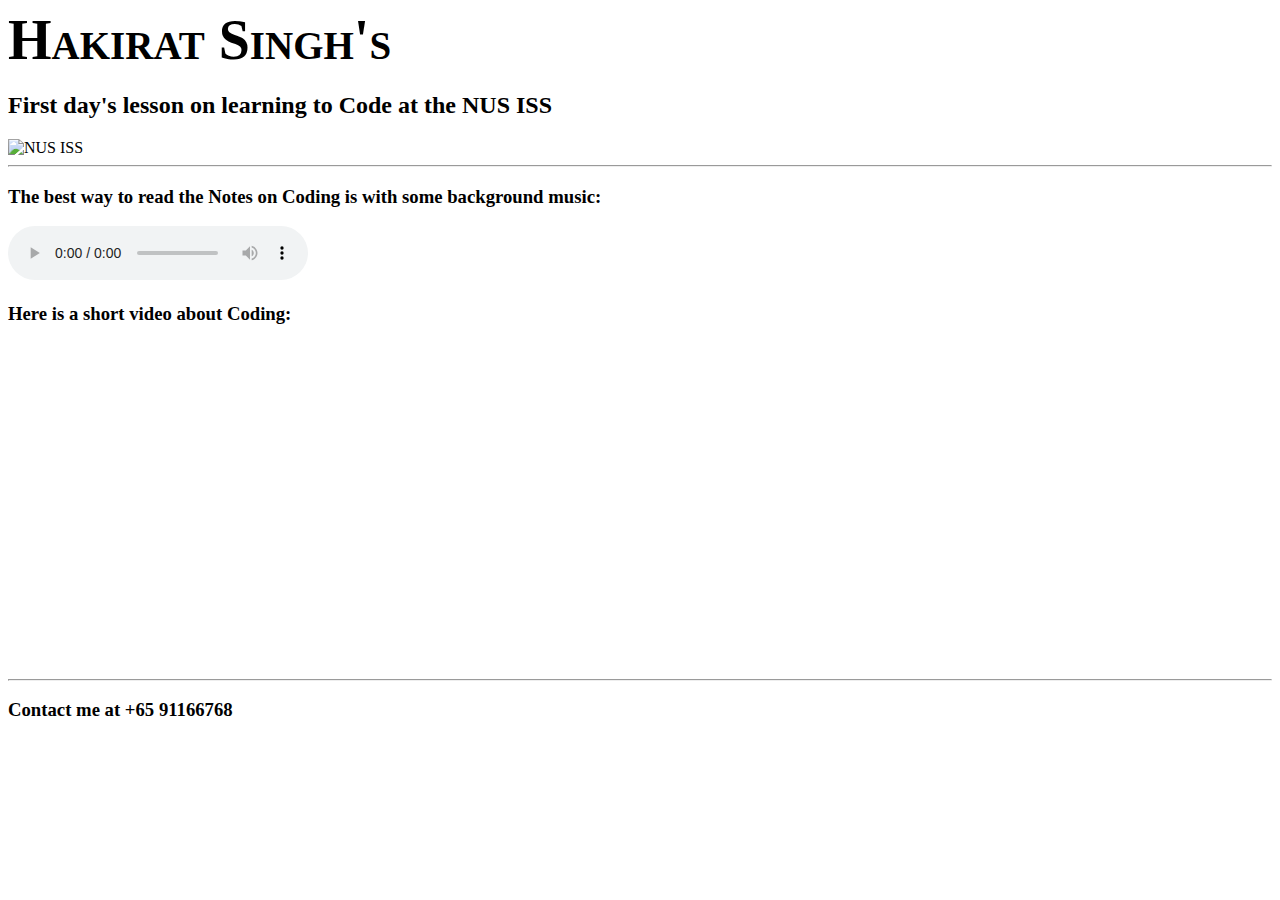
==== index.html @ 738b325b "initial commit" ====
<!DOCTYPE html>
<html lang="en">
    <head>
        <meta charset="UTF-8">
        <meta name="viewport" content="width=device-width, initial-scale=1.0">
        <meta http-equiv="X-UA-Compatible" content="ie=edge">
        <title>Day 1 of CIY</title>
</head>
<body>
    <div style="font-variant:small-caps; font-size: 3.5em;font-weight: bold;"> 
        Hakirat Singh's</div>
    <h2>First day's lesson on learning to Code at the NUS ISS</h2>
    <img src="http://www.citytalk.tw/upload/event/0/c3/13b/pb/img/143718/760x474-fit.jpg" 
    alt="NUS ISS">
    <hr>
    <h3>The best way to read the Notes on Coding is with some background music:</h3>
    <audio controls>
            <source src="http://www.sinj.com/sounds/mp3s/Classical/Pachabel%20-%20Canon%20in%20D.mp3" type="">
            <source src="" type="audio/mp3">
          Your browser does not support the audio element.
          </audio>
    <p>
            <h3>Here is a short video about Coding:</h3>
            </p>
     <p>    <iframe src="https://www.youtube.com/embed/sBARzKRGLoM?rel=0"
        width="560" height="315" frameborder="0" allowfullscreen></iframe>
    </p> 
    <hr>
    <h3>Contact me at +65 91166768</h3>
</body>
</html>
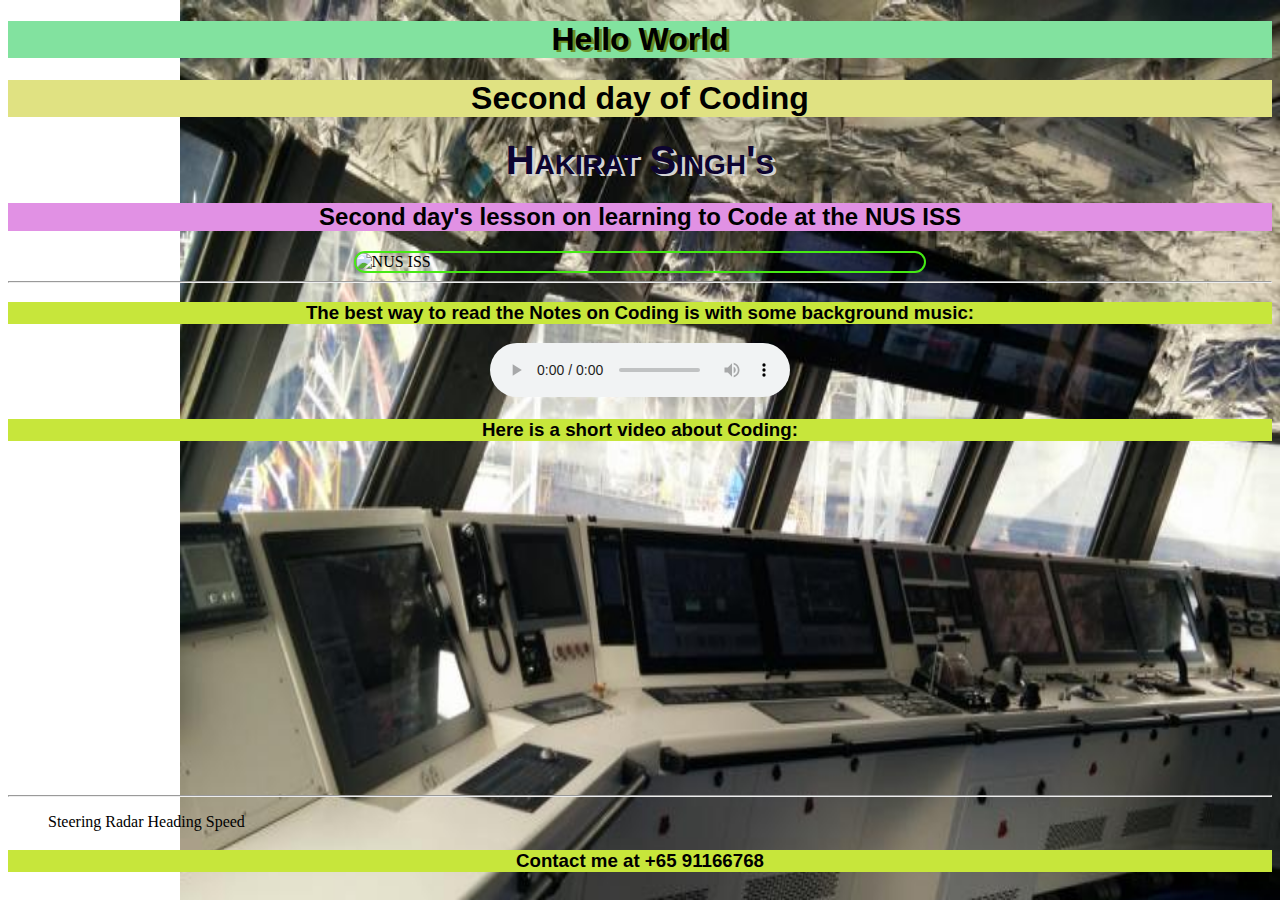
==== commit 499d9fc7: "second upload" ====
--- a/index.html
+++ b/index.html
@@ -4,21 +4,34 @@
         <meta charset="UTF-8">
         <meta name="viewport" content="width=device-width, initial-scale=1.0">
         <meta http-equiv="X-UA-Compatible" content="ie=edge">
-        <title>Day 1 of CIY</title>
+        <title>Day 2 of CIY</title>
+        <link rel="stylesheet" href="index.css">
 </head>
 <body>
-    <div style="font-variant:small-caps; font-size: 3.5em;font-weight: bold;"> 
-        Hakirat Singh's</div>
-    <h2>First day's lesson on learning to Code at the NUS ISS</h2>
+    <h1 class="h1-msg1"> Hello World</h1>
+    <h1 class="h1-msg2"> Second day of Coding</h1>
+    <div style="font-variant:small-caps; 
+    color:rgb(13, 4, 48); 
+    font-family: Arial; Helvetica; sans-serif; 
+    font-size: 2.5em;
+    font-weight: bold; 
+    text-align: center; 
+    text-shadow: 3px 2px lightgrey;"> 
+        Hakirat Singh's
+    </div>
+    <h2>Second day's lesson on learning to Code at the NUS ISS</h2>
     <img src="http://www.citytalk.tw/upload/event/0/c3/13b/pb/img/143718/760x474-fit.jpg" 
     alt="NUS ISS">
     <hr>
     <h3>The best way to read the Notes on Coding is with some background music:</h3>
+        
+    <div ID="div-2">
     <audio controls>
             <source src="http://www.sinj.com/sounds/mp3s/Classical/Pachabel%20-%20Canon%20in%20D.mp3" type="">
-            <source src="" type="audio/mp3">
-          Your browser does not support the audio element.
+                <source src="" type="audio/mp3">
+                          Your browser does not support the audio element.
           </audio>
+        </div>
     <p>
             <h3>Here is a short video about Coding:</h3>
             </p>
@@ -26,6 +39,12 @@
         width="560" height="315" frameborder="0" allowfullscreen></iframe>
     </p> 
     <hr>
+    <ul class="buttons">
+        <l>Steering</l>
+        <l>Radar</l>
+        <l>Heading</l>
+        <l>Speed</l>
+    </ul>
     <h3>Contact me at +65 91166768</h3>
 </body>
 </html>--- a/index.css
+++ b/index.css
@@ -0,0 +1,49 @@
+.h1-msg1 {
+    background-color:rgb(130, 226, 159); 
+    font-family: 'Arial Narrow', Arial, sans-serif;
+    color: black; 
+    text-align: center;
+    text-shadow: 3px 2px olivedrab
+}
+.h1-msg2 {
+    background-color:rgb(224, 226, 130); 
+    font-family: Impact, Haettenschweiler, 'Arial Narrow Bold', sans-serif;
+    color: black; 
+    text-align: center;
+}
+h2 {
+    background-color:rgb(225, 145, 228); 
+    font-family: 'Trebuchet MS', 'Lucida Sans Unicode', 'Lucida Grande', 'Lucida Sans', Arial, sans-serif;
+    color: black; 
+    text-align: center;
+}
+h3 {
+    background-color:rgb(199, 230, 59); 
+    color: black; 
+    text-align: center;
+    font-family: Arial, Helvetica, sans-serif;
+}
+p {
+    text-align: center;
+}
+img {
+    display: block;
+    margin: auto;
+    width: 45%;
+    border: 2px rgb(69, 233, 20) solid;
+    border-top-left-radius: 120px;
+    border-top-right-radius: 120px;
+    border-bottom-left-radius: 120px;
+    border-bottom-right-radius: 120px;
+    overflow: hidden;
+}
+#div-2 {
+    display: table;
+    margin: 0 auto;
+}
+body {
+    background-image: url('images/background.jpg');
+    background-size: 1100px 1100px;
+    background-repeat: no-repeat;
+    background-position: right top;
+}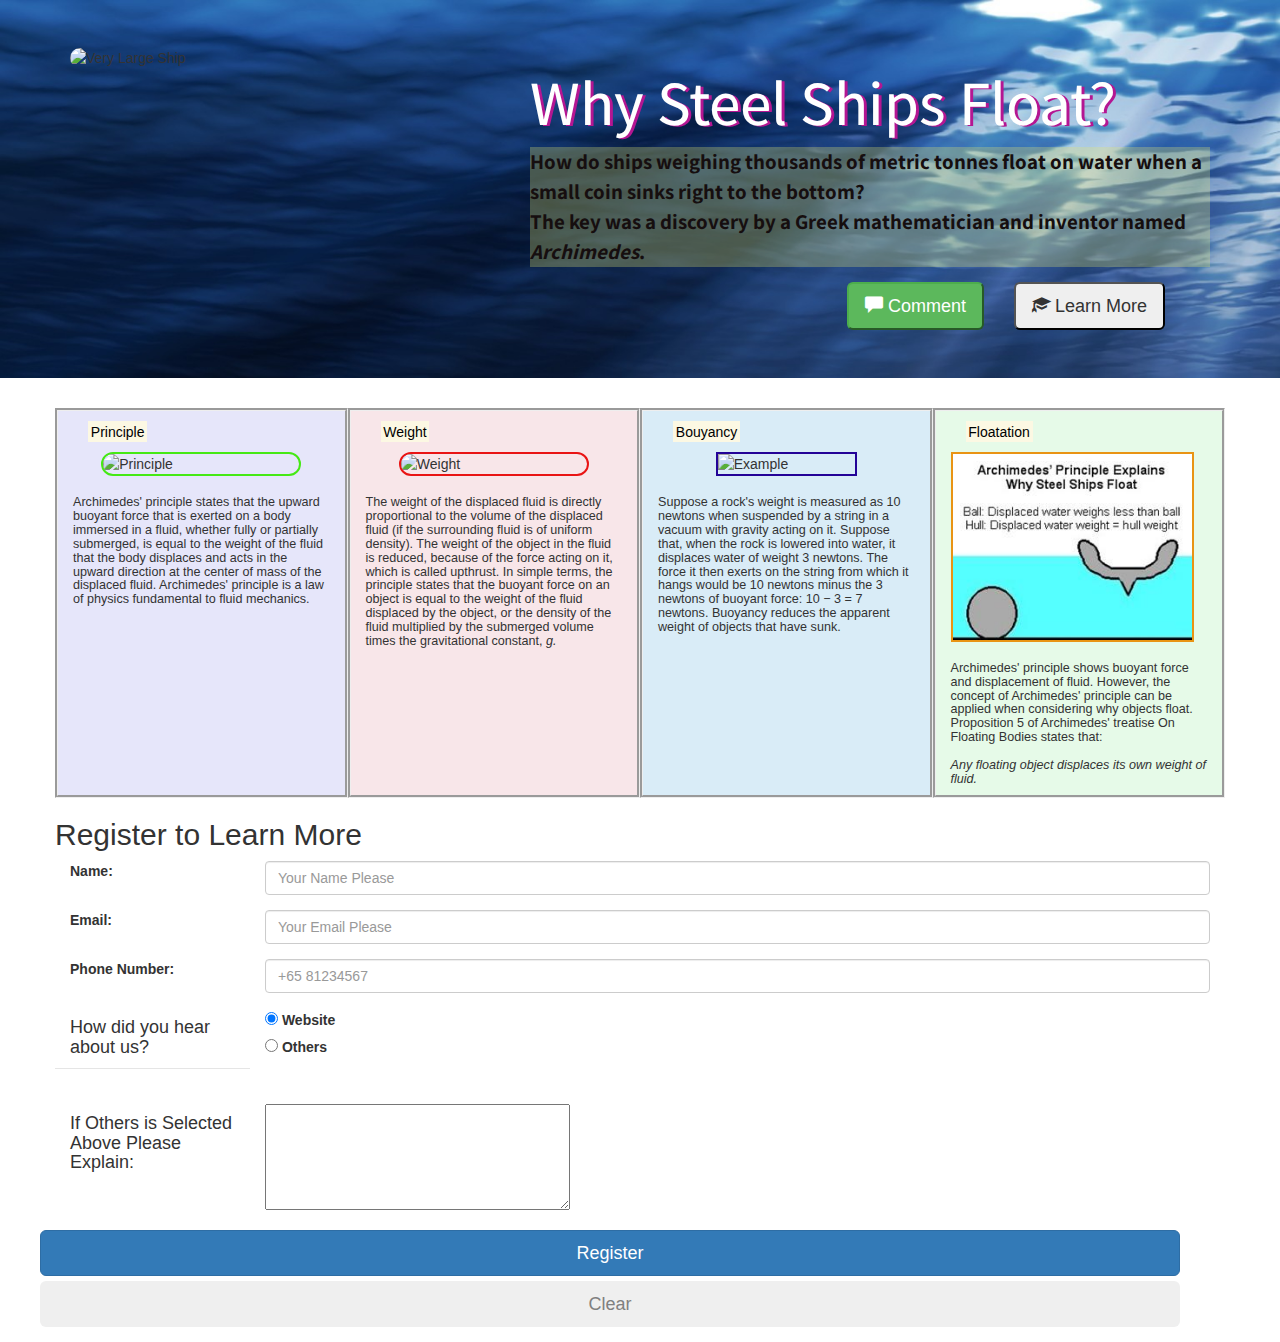
==== commit 467cdbf8: "third commit" ====
--- a/index.html
+++ b/index.html
@@ -1,50 +1,126 @@
 <!DOCTYPE html>
 <html lang="en">
-    <head>
-        <meta charset="UTF-8">
-        <meta name="viewport" content="width=device-width, initial-scale=1.0">
-        <meta http-equiv="X-UA-Compatible" content="ie=edge">
-        <title>Day 2 of CIY</title>
-        <link rel="stylesheet" href="index.css">
+<head>
+    <meta charset="UTF-8">
+    <meta name="viewport" content="width=device-width, initial-scale=1.0">
+    <meta http-equiv="X-UA-Compatible" content="ie=edge">
+    <title>Bootstrap</title>
+    <link href="https://maxcdn.bootstrapcdn.com/bootstrap/3.3.7/css/bootstrap.min.css" 
+    rel="stylesheet" 
+    integrity="sha384-BVYiiSIFeK1dGmJRAkycuHAHRg32OmUcww7on3RYdg4Va+PmSTsz/K68vbdEjh4u" 
+    crossorigin="anonymous">
+    <link rel="stylesheet" href="index.css">
+    <link href="https://fonts.googleapis.com/css?family=Assistant|Voltaire" rel="stylesheet">
 </head>
 <body>
-    <h1 class="h1-msg1"> Hello World</h1>
-    <h1 class="h1-msg2"> Second day of Coding</h1>
-    <div style="font-variant:small-caps; 
-    color:rgb(13, 4, 48); 
-    font-family: Arial; Helvetica; sans-serif; 
-    font-size: 2.5em;
-    font-weight: bold; 
-    text-align: center; 
-    text-shadow: 3px 2px lightgrey;"> 
-        Hakirat Singh's
+ <div class="jumbotron">
+    <div class="container">
+            <div class="media">
+                    <div class="media-left">
+                            <img  src="https://images.thestar.com/content/dam/thestar/news/insight/2015/01/31/a-drone-boost-for-a-canadian-arctic-icebreaker-and-cargo-ship/mv-nunavik.jpg.size-custom-crop.1086x0.jpg"
+                            class="media-object" style="width:450px" alt="Very Large Ship" class="img-responsive img-rounded">
+                        </div>
+            <div class="media-body">
+            <h1 class="text">Why Steel Ships Float?</h1>
+            <p class="query":> <strong> How do ships weighing thousands of metric tonnes float on water when a small coin sinks right to the bottom? <br> The key was a discovery by a Greek mathematician and inventor named <em>Archimedes</em>.</strong>
+            </p>
+        </div>
     </div>
-    <h2>Second day's lesson on learning to Code at the NUS ISS</h2>
-    <img src="http://www.citytalk.tw/upload/event/0/c3/13b/pb/img/143718/760x474-fit.jpg" 
-    alt="NUS ISS">
-    <hr>
-    <h3>The best way to read the Notes on Coding is with some background music:</h3>
-        
-    <div ID="div-2">
-    <audio controls>
-            <source src="http://www.sinj.com/sounds/mp3s/Classical/Pachabel%20-%20Canon%20in%20D.mp3" type="">
-                <source src="" type="audio/mp3">
-                          Your browser does not support the audio element.
-          </audio>
+        <div class="container">
+            <button type="button" class="btn-lg"><span class="glyphicon glyphicon-education"></span> Learn More</button>
+            <button type="button" class="btn-success btn-lg"><span class="glyphicon glyphicon-comment"></span> Comment </button>
         </div>
-    <p>
-            <h3>Here is a short video about Coding:</h3>
-            </p>
-     <p>    <iframe src="https://www.youtube.com/embed/sBARzKRGLoM?rel=0"
-        width="560" height="315" frameborder="0" allowfullscreen></iframe>
-    </p> 
-    <hr>
-    <ul class="buttons">
-        <l>Steering</l>
-        <l>Radar</l>
-        <l>Heading</l>
-        <l>Speed</l>
-    </ul>
-    <h3>Contact me at +65 91166768</h3>
+    </div>
+ </div>
+ <div class="container">
+ <div class="row">
+    <div class="col-md-3" style="background-color:lavender;">
+                    <div class="panel-heading"><mark>Principle</mark></div>
+            <img class="img-1"; src="https://theologicalsweets.files.wordpress.com/2011/12/principle_law.png" 
+            alt="Principle">
+        <h3> Archimedes' principle states that the upward buoyant force that is exerted on a body immersed in a fluid, whether fully or partially submerged, is equal to the weight of the fluid that the body displaces and acts in the upward direction at the center of mass of the displaced fluid. Archimedes' principle is a law of physics fundamental to fluid mechanics.</h3>
+    </div>
+    <div class="col-md-3" style="background-color:rgb(248, 230, 233);">
+            <div class="panel-heading"><mark>Weight</mark></div>
+            <img class="img-2" src="https://www.patana.ac.th/secondary/science/anrophysics/underwaterphysics/images/vol_density.png" 
+            alt="Weight">
+        <h3>The weight of the displaced fluid is directly proportional to the volume of the displaced fluid (if the surrounding fluid is of uniform density). The weight of the object in the fluid is reduced, because of the force acting on it, which is called upthrust. In simple terms, the principle states that the buoyant force on an object is equal to the weight of the fluid displaced by the object, or the density of the fluid multiplied by the submerged volume times the gravitational constant,<em> g.</em></h3>
+    </div>
+    <div class="col-md-3" style="background-color:rgb(217, 236, 247);">
+            <div class="panel-heading"><mark>Bouyancy</mark></div>
+            <img class="img-3" src="http://umdberg.pbworks.com/f/1319556428/Buoyancy.jpg" 
+            alt="Example">
+        <h3>Suppose a rock's weight is measured as 10 newtons when suspended by a string in a vacuum with gravity acting on it. Suppose that, when the rock is lowered into water, it displaces water of weight 3 newtons. The force it then exerts on the string from which it hangs would be 10 newtons minus the 3 newtons of buoyant force: 10 − 3 = 7 newtons. Buoyancy reduces the apparent weight of objects that have sunk.</h3>
+    </div>
+    <div class="col-md-3" style="background-color:rgb(230, 250, 232);">
+            <div class="panel-heading"><mark>Floatation</mark></div>
+            <img class="img-4" src="/images/archimedes.jpg" 
+            alt="Floatation">
+        <h3>Archimedes' principle shows buoyant force and displacement of fluid. However, the concept of Archimedes' principle can be applied when considering why objects float. Proposition 5 of Archimedes' treatise On Floating Bodies states that:
+                <br>
+                <br>
+                <i>Any floating object displaces its own weight of fluid.</i></h3>
+    </div>
+</div>
+</div>
+<div class="container">
+    <div class="row">
+        <h2 class="register">Register to Learn More </h2>
+    </div>
+</div>
+<div class="container">
+<form action="https://script.google.com/a/maritime-affairs.com/macros/s/AKfycbzPGCJ7ll0MA3zzz_vjfaV3jKLSVqvshVrgRApHrLP1Y4mvgCBH/exec">
+        <div class="form-group row">
+                <label for="inputname" class="col-sm-2 col-form-label">Name:</label>
+                <div class="col-sm-10">
+                  <input type="text" class="form-control" id="inputName" name="inputname" placeholder="Your Name Please">
+                </div>
+              </div>
+        <div class="form-group row">
+          <label for="inputEmail3" class="col-sm-2 col-form-label">Email:</label>
+          <div class="col-sm-10">
+            <input type="email" class="form-control" id="inputEmail3" name="inputEmail3" placeholder="Your Email Please">
+          </div>
+        </div>
+        <div class="form-group row">
+          <label for="inputGithub" class="col-sm-2 col-form-label">Phone Number:</label>
+          <div class="col-sm-10">
+            <input type="number" class="form-control" id="inputPassword3" name="inputGithub"placeholder="+65 81234567">
+          </div>
+        </div>
+        <fieldset class="form-group">
+          <div class="row">
+            <legend class="col-form-legend col-sm-2"> <h4>How did you hear about us?</h4></legend>
+            <div class="col-sm-10">
+              <div class="form-check">
+                <label class="form-check-label">
+                  <input class="form-check-input" type="radio" name="gridRadios" id="gridRadios1" value="Website" checked>
+                  Website
+                </label>
+              </div>
+              <div class="form-check">
+                <label class="form-check-label">
+                  <input class="form-check-input" type="radio" name="gridRadios" id="gridRadios2" value="Others">
+                  Others
+              </div>
+            </div>
+          </div>
+        </fieldset>
+        <div class="form-group row">
+          <div class="col-sm-2"><h4>If Others is Selected Above Please Explain:</h4></div>
+          <div class="col-sm-10">
+            <div class="form-textarea">
+                    <textarea id="textarea" rows="5" cols="35" name="comments"></textarea>
+            </div>
+          </div>
+        </div>
+        <div class="form-group row">
+          <div class="col-sm-12">
+            <button type="submit" class="btn btn-primary btn-lg btn-block">Register</button>
+            <button type="reset" class="btn btn-secondary btn-lg btn-block" id="reset">Clear</button>
+          </div>
+        </div>
+      </form>
+</div>
 </body>
 </html>--- a/index.css
+++ b/index.css
@@ -1,49 +1,72 @@
-.h1-msg1 {
-    background-color:rgb(130, 226, 159); 
-    font-family: 'Arial Narrow', Arial, sans-serif;
-    color: black; 
-    text-align: center;
-    text-shadow: 3px 2px olivedrab
+.media-object {
+    border-bottom-right-radius: 50px;
+    border-bottom-left-radius: 50px;
+    border-top-left-radius: 50px;
+    border-top-right-radius: 50px;
 }
-.h1-msg2 {
-    background-color:rgb(224, 226, 130); 
-    font-family: Impact, Haettenschweiler, 'Arial Narrow Bold', sans-serif;
-    color: black; 
-    text-align: center;
-}
-h2 {
-    background-color:rgb(225, 145, 228); 
-    font-family: 'Trebuchet MS', 'Lucida Sans Unicode', 'Lucida Grande', 'Lucida Sans', Arial, sans-serif;
-    color: black; 
-    text-align: center;
-}
-h3 {
-    background-color:rgb(199, 230, 59); 
-    color: black; 
-    text-align: center;
-    font-family: Arial, Helvetica, sans-serif;
-}
-p {
-    text-align: center;
-}
-img {
+.img-1 {
     display: block;
+    width: 78%;
     margin: auto;
-    width: 45%;
     border: 2px rgb(69, 233, 20) solid;
     border-top-left-radius: 120px;
     border-top-right-radius: 120px;
     border-bottom-left-radius: 120px;
     border-bottom-right-radius: 120px;
     overflow: hidden;
+    size: 300px 200px
 }
-#div-2 {
-    display: table;
-    margin: 0 auto;
+.img-2 {
+    display: block;
+    width: 74%;
+    margin: auto;
+    border: 2px rgb(233, 20, 20) solid;
+    border-top-left-radius: 120px;
+    border-top-right-radius: 120px;
+    border-bottom-left-radius: 120px;
+    border-bottom-right-radius: 120px;
+    overflow: hidden;
 }
-body {
-    background-image: url('images/background.jpg');
-    background-size: 1100px 1100px;
+.img-3 {
+    display: block;
+    width: 55%;
+    margin: auto;
+    border: 2px rgb(35, 3, 151) solid;
+    overflow: hidden;
+}
+.img-4 {
+    display: block;
+    width: 95%;
+    border: 2px rgb(233, 148, 20) solid;
+    overflow: hidden;
+}
+.jumbotron {
+    background-image: url('images/deep-blue-sea-blue-deep-2859668-1920x1080.jpg');
     background-repeat: no-repeat;
-    background-position: right top;
+    background-size: 1600px 800px;
+}
+.text {
+    color: white !important;
+    text-shadow: 3px 1px rgb(180, 22, 146);
+    font-family: 'Assistant', sans-serif;
+}
+.query {
+    color: rgb(22, 14, 15);
+    background-color: rgba(226, 228, 113, 0.3);
+    font-family: 'Assistant', sans-serif;
+}
+button {
+    float: right;
+    display: inline;
+    margin-right: 30px;
+}
+h3 {
+    font-size: 90%;
+}
+.col-md-3{
+    border-style: groove;
+    height: 390px;
+}
+#reset{
+    color: grey !important;
 }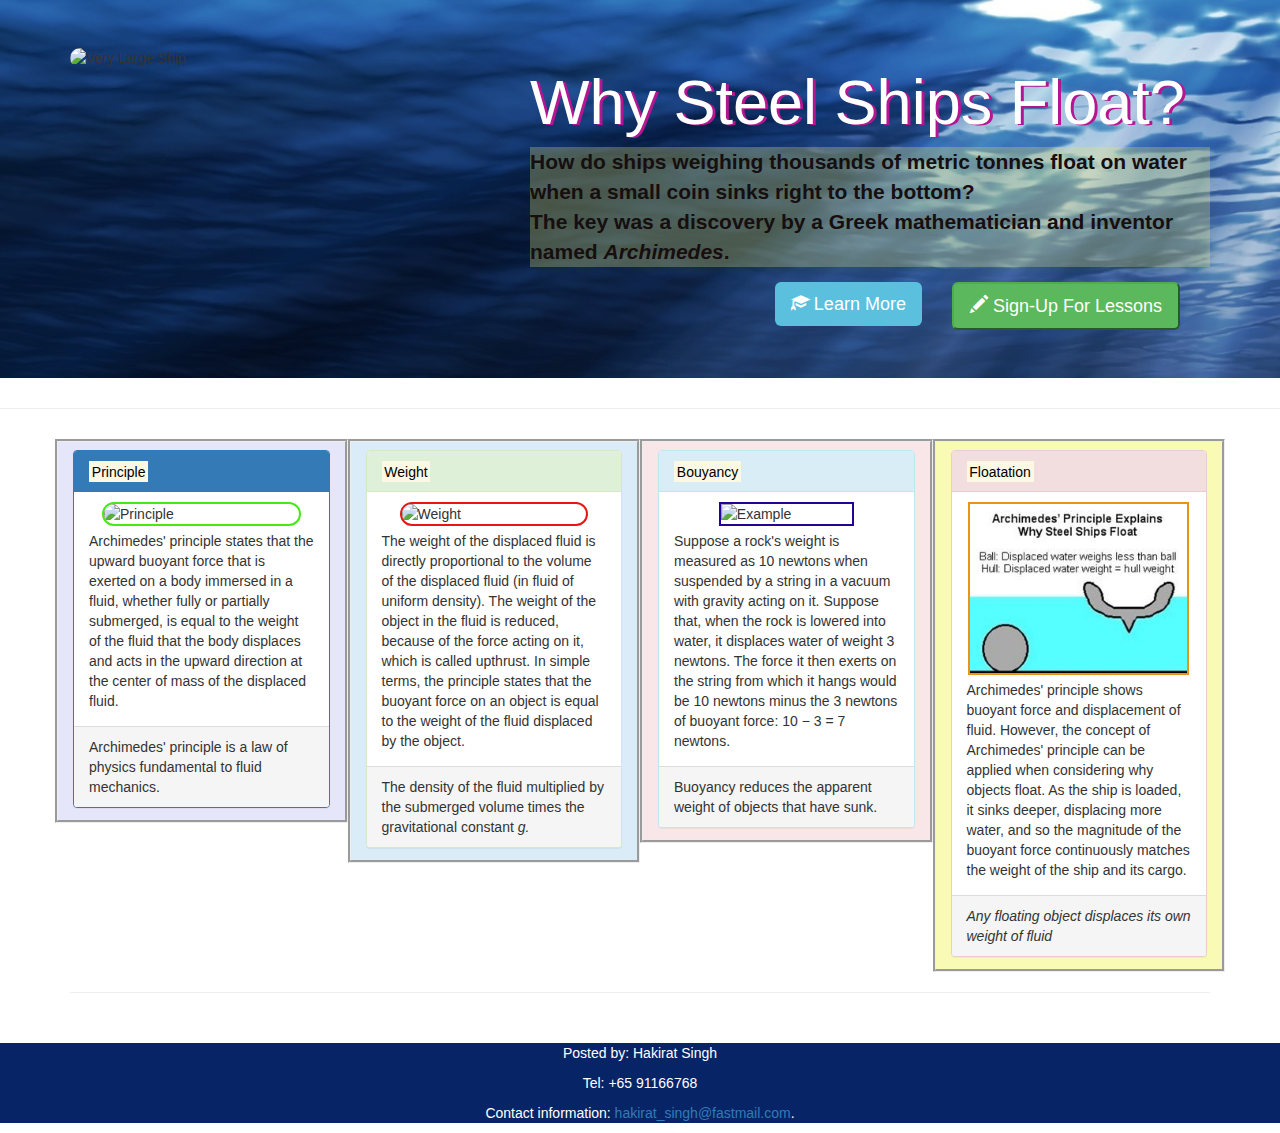
==== commit 2598a684: "project commit" ====
--- a/index.html
+++ b/index.html
@@ -4,93 +4,116 @@
     <meta charset="UTF-8">
     <meta name="viewport" content="width=device-width, initial-scale=1.0">
     <meta http-equiv="X-UA-Compatible" content="ie=edge">
-    <title>Bootstrap</title>
+    <title>Hakirat's CIY Project</title>
     <link href="https://maxcdn.bootstrapcdn.com/bootstrap/3.3.7/css/bootstrap.min.css" 
     rel="stylesheet" 
     integrity="sha384-BVYiiSIFeK1dGmJRAkycuHAHRg32OmUcww7on3RYdg4Va+PmSTsz/K68vbdEjh4u" 
     crossorigin="anonymous">
     <link rel="stylesheet" href="index.css">
-    <link href="https://fonts.googleapis.com/css?family=Assistant|Voltaire" rel="stylesheet">
+    <link href="https://maxcdn.bootstrapcdn.com/font-awesome/4.7.0/css/font-awesome.min.css" 
+    rel="stylesheet" 
+    integrity="sha384-wvfXpqpZZVQGK6TAh5PVlGOfQNHSoD2xbE+QkPxCAFlNEevoEH3Sl0sibVcOQVnN" 
+    crossorigin="anonymous">
+    <link href="https://fonts.googleapis.com/css?family=Open+Sans:600|Ruda:700" rel="stylesheet">    
 </head>
 <body>
- <div class="jumbotron">
-    <div class="container">
-            <div class="media">
-                    <div class="media-left">
-                            <img  src="https://images.thestar.com/content/dam/thestar/news/insight/2015/01/31/a-drone-boost-for-a-canadian-arctic-icebreaker-and-cargo-ship/mv-nunavik.jpg.size-custom-crop.1086x0.jpg"
-                            class="media-object" style="width:450px" alt="Very Large Ship" class="img-responsive img-rounded">
-                        </div>
-            <div class="media-body">
-            <h1 class="text">Why Steel Ships Float?</h1>
-            <p class="query":> <strong> How do ships weighing thousands of metric tonnes float on water when a small coin sinks right to the bottom? <br> The key was a discovery by a Greek mathematician and inventor named <em>Archimedes</em>.</strong>
-            </p>
-        </div>
+<div class="jumbotron">
+  <div class="container">
+    <div class="media">
+      <div class="media-left">
+        <img  src="https://images.thestar.com/content/dam/thestar/news/insight/2015/01/31/a-drone-boost-for-a-canadian-arctic-icebreaker-and-cargo-ship/mv-nunavik.jpg.size-custom-crop.1086x0.jpg"
+          class="media-object" style="width:450px" alt="Very Large Ship" class="img-responsive img-rounded">
+      </div>
+      <div class="media-body">
+        <h1 class="subject">Why Steel Ships Float?</h1>
+          <p class="query":> <strong> How do ships weighing thousands of metric tonnes float on water when a small coin sinks right to the bottom? <br> The key was a discovery by a Greek mathematician and inventor named <em>Archimedes</em>.</strong>
+          </p>
+      </div>
+      </div>
+      <button class="btn-success btn-lg" onclick="showForm()"><span class="glyphicon glyphicon-pencil"></span>  Sign-Up For Lessons</button>
+      <a href="https://www.britannica.com/science/Archimedes-principle" class="btn-info btn-lg"><span class="glyphicon glyphicon-education"></span>  Learn More</a>
+      </div>
     </div>
-        <div class="container">
-            <button type="button" class="btn-lg"><span class="glyphicon glyphicon-education"></span> Learn More</button>
-            <button type="button" class="btn-success btn-lg"><span class="glyphicon glyphicon-comment"></span> Comment </button>
-        </div>
-    </div>
- </div>
- <div class="container">
- <div class="row">
+  </div>
+</div>
+<hr>
+<div class="container">
+    <p id="back"></p>
+    <button id="backButton" class="btn-danger btn-lg" onclick="resetPage()" style="display:none">
+        <span class="glyphicon glyphicon-back"></span>  Back
+      </button>
+ <div class="row" id="summary" style="none";>
     <div class="col-md-3" style="background-color:lavender;">
-                    <div class="panel-heading"><mark>Principle</mark></div>
+      <div class="panel panel-primary"> 
+        <div class="panel-heading"><mark>Principle</mark></div>
             <img class="img-1"; src="https://theologicalsweets.files.wordpress.com/2011/12/principle_law.png" 
             alt="Principle">
-        <h3> Archimedes' principle states that the upward buoyant force that is exerted on a body immersed in a fluid, whether fully or partially submerged, is equal to the weight of the fluid that the body displaces and acts in the upward direction at the center of mass of the displaced fluid. Archimedes' principle is a law of physics fundamental to fluid mechanics.</h3>
+        <div class="panel-body">Archimedes' principle states that the upward buoyant force that is exerted on a body immersed in a fluid, whether fully or partially submerged, is equal to the weight of the fluid that the body displaces and acts in the upward direction at the center of mass of the displaced fluid.
+        </div>
+        <div class="panel-footer">Archimedes' principle is a law of physics fundamental to fluid mechanics.
+        </div>
+      </div>
     </div>
-    <div class="col-md-3" style="background-color:rgb(248, 230, 233);">
-            <div class="panel-heading"><mark>Weight</mark></div>
+    <div class="col-md-3" style="background-color:rgb(217, 236, 247);">
+        <div class="panel panel-success">    
+        <div class="panel-heading"><mark>Weight</mark></div>
             <img class="img-2" src="https://www.patana.ac.th/secondary/science/anrophysics/underwaterphysics/images/vol_density.png" 
             alt="Weight">
-        <h3>The weight of the displaced fluid is directly proportional to the volume of the displaced fluid (if the surrounding fluid is of uniform density). The weight of the object in the fluid is reduced, because of the force acting on it, which is called upthrust. In simple terms, the principle states that the buoyant force on an object is equal to the weight of the fluid displaced by the object, or the density of the fluid multiplied by the submerged volume times the gravitational constant,<em> g.</em></h3>
-    </div>
-    <div class="col-md-3" style="background-color:rgb(217, 236, 247);">
+            <div class="panel-body">The weight of the displaced fluid is directly proportional to the volume of the displaced fluid (in fluid of uniform density). The weight of the object in the fluid is reduced, because of the force acting on it, which is called upthrust. In simple terms, the principle states that the buoyant force on an object is equal to the weight of the fluid displaced by the object.
+            </div>
+            <div class="panel-footer">The density of the fluid multiplied by the submerged volume times the gravitational constant <em>g.</em>
+            </div>
+      </div>
+      </div>
+    <div class="col-md-3" style="background-color:rgb(248, 230, 233);">
+        <div class="panel panel-info">
             <div class="panel-heading"><mark>Bouyancy</mark></div>
             <img class="img-3" src="http://umdberg.pbworks.com/f/1319556428/Buoyancy.jpg" 
             alt="Example">
-        <h3>Suppose a rock's weight is measured as 10 newtons when suspended by a string in a vacuum with gravity acting on it. Suppose that, when the rock is lowered into water, it displaces water of weight 3 newtons. The force it then exerts on the string from which it hangs would be 10 newtons minus the 3 newtons of buoyant force: 10 − 3 = 7 newtons. Buoyancy reduces the apparent weight of objects that have sunk.</h3>
+            <div class="panel-body">Suppose a rock's weight is measured as 10 newtons when suspended by a string in a vacuum with gravity acting on it. Suppose that, when the rock is lowered into water, it displaces water of weight 3 newtons. The force it then exerts on the string from which it hangs would be 10 newtons minus the 3 newtons of buoyant force: 10 − 3 = 7 newtons.
+            </div>
+            <div class="panel-footer">Buoyancy reduces the apparent weight of objects that have sunk.
+            </div>
+          </div>
     </div>
-    <div class="col-md-3" style="background-color:rgb(230, 250, 232);">
+    <div class="col-md-3" style="background-color:rgb(249, 250, 179);">
+        <div class="panel panel-danger">
             <div class="panel-heading"><mark>Floatation</mark></div>
             <img class="img-4" src="/images/archimedes.jpg" 
             alt="Floatation">
-        <h3>Archimedes' principle shows buoyant force and displacement of fluid. However, the concept of Archimedes' principle can be applied when considering why objects float. Proposition 5 of Archimedes' treatise On Floating Bodies states that:
-                <br>
-                <br>
-                <i>Any floating object displaces its own weight of fluid.</i></h3>
+            <div class="panel-body">Archimedes' principle shows buoyant force and displacement of fluid. However, the concept of Archimedes' principle can be applied when considering why objects float. As the ship is loaded, it sinks deeper, displacing more water, and so the magnitude of the buoyant force continuously matches the weight of the ship and its cargo.
+            </div>
+            <div class="panel-footer"><i>Any floating object displaces its own weight of fluid</i>
+            </div>
+      </div>
     </div>
-</div>
-</div>
-<div class="container">
+  </div>
+  <hr>
+  <form id="myForm" style="display:none" action="https://script.google.com/a/maritime-affairs.com/macros/s/AKfycbzPGCJ7ll0MA3zzz_vjfaV3jKLSVqvshVrgRApHrLP1Y4mvgCBH/exec">
     <div class="row">
-        <h2 class="register">Register to Learn More </h2>
-    </div>
-</div>
-<div class="container">
-<form action="https://script.google.com/a/maritime-affairs.com/macros/s/AKfycbzPGCJ7ll0MA3zzz_vjfaV3jKLSVqvshVrgRApHrLP1Y4mvgCBH/exec">
-        <div class="form-group row">
-                <label for="inputname" class="col-sm-2 col-form-label">Name:</label>
+      <h2 class="register"><i class="fa fa-pencil fa-sm" aria-hidden="true";></i> Register to Learn More </h2>
+  </div>    
+    <div class="form-group row">
+                <label for="inputname" class="col-sm-2 col-form-label"><i class="fa fa-id-card-o" aria-hidden="true"></i> Name:</label>
                 <div class="col-sm-10">
-                  <input type="text" class="form-control" id="inputName" name="inputname" placeholder="Your Name Please">
+                  <input type="text" class="form-control" id="inputName" name="inputname" onblur="field()" onfocus="filling()" placeholder="Your Name Please" required>
                 </div>
               </div>
         <div class="form-group row">
-          <label for="inputEmail3" class="col-sm-2 col-form-label">Email:</label>
+          <label for="inputEmail3" class="col-sm-2 col-form-label"> <i class="fa fa-envelope" aria-hidden="true"></i> Email:</label>
           <div class="col-sm-10">
-            <input type="email" class="form-control" id="inputEmail3" name="inputEmail3" placeholder="Your Email Please">
+            <input type="email" class="form-control" id="inputEmail3" name="inputEmail3" placeholder="Your Email Please" required>
           </div>
         </div>
         <div class="form-group row">
-          <label for="inputGithub" class="col-sm-2 col-form-label">Phone Number:</label>
+          <label for="inputPhone" class="col-sm-2 col-form-label"><i class="fa fa-phone" aria-hidden="true"></i> Phone Number:</label>
           <div class="col-sm-10">
-            <input type="number" class="form-control" id="inputPassword3" name="inputGithub"placeholder="+65 81234567">
+            <input type="tel" class="form-control" id="inputPhone" name="inputPhone" placeholder="+65 81234567" required>
           </div>
         </div>
         <fieldset class="form-group">
           <div class="row">
-            <legend class="col-form-legend col-sm-2"> <h4>How did you hear about us?</h4></legend>
+            <legend class="col-form-legend col-sm-2"><i class="fa fa-info" aria-hidden="true"></i><h4><strong> How did you hear about us?</strong></h4></legend>
             <div class="col-sm-10">
               <div class="form-check">
                 <label class="form-check-label">
@@ -107,20 +130,31 @@
           </div>
         </fieldset>
         <div class="form-group row">
-          <div class="col-sm-2"><h4>If Others is Selected Above Please Explain:</h4></div>
+          <div class="col-sm-2"><i class="fa fa-comment" aria-hidden="true"></i><h4><strong> If 'Others' is Selected Above Please Explain:</strong></h4></div>
           <div class="col-sm-10">
             <div class="form-textarea">
-                    <textarea id="textarea" rows="5" cols="35" name="comments"></textarea>
+                    <textarea id="textarea" rows="3" cols="98" name="comments"></textarea>
             </div>
           </div>
         </div>
-        <div class="form-group row">
-          <div class="col-sm-12">
-            <button type="submit" class="btn btn-primary btn-lg btn-block">Register</button>
-            <button type="reset" class="btn btn-secondary btn-lg btn-block" id="reset">Clear</button>
+  <div class="row">
+      <div class="col-sm-3"></div>
+          <div class="col-sm-3">
+              <button type="submit" id="submitBtn" class="btn btn-primary btn-lg btn-block">Register</button>
           </div>
+        <div class="col-sm-3">
+            <button type="reset" class="btn btn-warning btn-lg btn-block" id="reset">Clear</button>
         </div>
-      </form>
+        <div class="col-sm-3"></div>
+  </div>
+  </form>
 </div>
+<footer class="footer">
+  <p>Posted by: Hakirat Singh</p>
+  <p>Tel: +65 91166768</p>
+  <p>Contact information: <a href="mailto:hakirat_singh@fastmail.com">hakirat_singh@fastmail.com</a>.</p>
+</footer>
+<script src="index.js"></script>
+<!--<script src="form.js"></script>-->
 </body>
 </html>--- a/index.css
+++ b/index.css
@@ -1,3 +1,8 @@
+.panel {
+    position: relative;
+    top:8px;
+}
+
 .media-object {
     border-bottom-right-radius: 50px;
     border-bottom-left-radius: 50px;
@@ -5,6 +10,8 @@
     border-top-right-radius: 50px;
 }
 .img-1 {
+    position: relative;
+    top: 10px;
     display: block;
     width: 78%;
     margin: auto;
@@ -17,6 +24,8 @@
     size: 300px 200px
 }
 .img-2 {
+    position: relative;
+    top: 10px;
     display: block;
     width: 74%;
     margin: auto;
@@ -28,15 +37,20 @@
     overflow: hidden;
 }
 .img-3 {
+    position: relative;
+    top: 10px;
     display: block;
-    width: 55%;
+    width: 53%;
     margin: auto;
     border: 2px rgb(35, 3, 151) solid;
     overflow: hidden;
 }
 .img-4 {
+    position: relative;
+    top: 10px;
+    margin:auto;
     display: block;
-    width: 95%;
+    width: 87%;
     border: 2px rgb(233, 148, 20) solid;
     overflow: hidden;
 }
@@ -45,7 +59,7 @@
     background-repeat: no-repeat;
     background-size: 1600px 800px;
 }
-.text {
+.subject {
     color: white !important;
     text-shadow: 3px 1px rgb(180, 22, 146);
     font-family: 'Assistant', sans-serif;
@@ -53,9 +67,9 @@
 .query {
     color: rgb(22, 14, 15);
     background-color: rgba(226, 228, 113, 0.3);
-    font-family: 'Assistant', sans-serif;
+    font-family: 'Open+Sans', sans-serif;
 }
-button {
+.btn-lg {
     float: right;
     display: inline;
     margin-right: 30px;
@@ -65,8 +79,33 @@
 }
 .col-md-3{
     border-style: groove;
-    height: 390px;
 }
-#reset{
-    color: grey !important;
+h4 {
+    font-family: "Helvetica Neue",Helvetica,Arial,sans-serif !important;
+    font-size: 14px !important;
+}
+.footer {
+    margin-top: 30px;
+    position: relative;
+    text-align: center;
+    background-color: rgb(7, 37, 102);
+    clear: both;
+    font-weight: 400;
+    color: white;
+}
+.register{
+    text-align: center;
+    background-color: #333;
+    color: rgb(56, 202, 247);
+}
+#back{
+    position: relative;
+    left: 300px;
+    font-family: Ruda;
+    font-size: 120%;
+}
+#backButton{
+    position: relative;
+    right: 400px;
+    bottom: 43px;
 }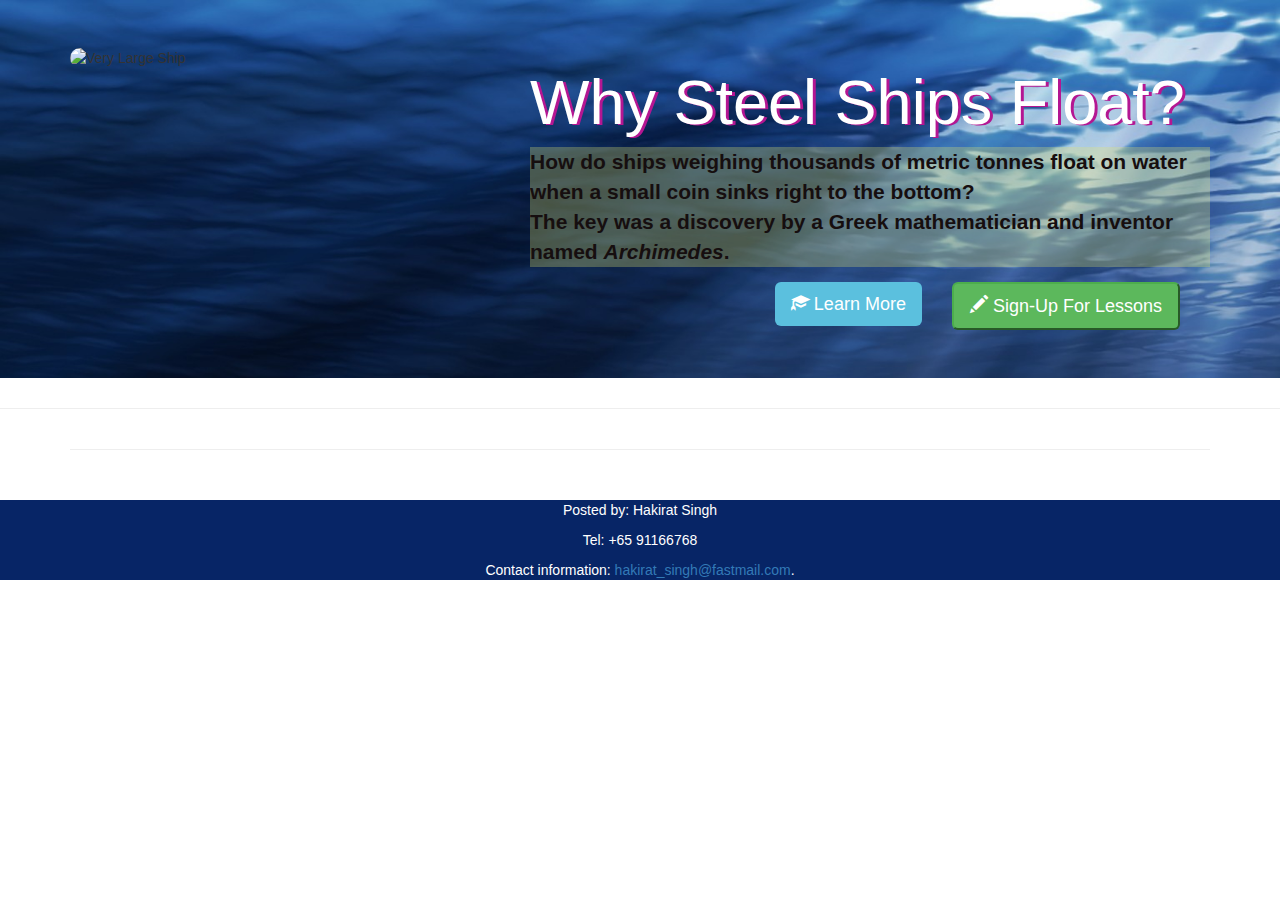
==== commit 6b11c5d3: "test commit" ====
--- a/index.html
+++ b/index.html
@@ -42,8 +42,8 @@
     <button id="backButton" class="btn-danger btn-lg" onclick="resetPage()" style="display:none">
         <span class="glyphicon glyphicon-back"></span>  Back
       </button>
- <div class="row" id="summary" style="none";>
-    <div class="col-md-3" style="background-color:lavender;">
+ <div class="row" id="summary" style="display:none">
+    <div class="col-md-3" style="background-color: lavender">
       <div class="panel panel-primary"> 
         <div class="panel-heading"><mark>Principle</mark></div>
             <img class="img-1"; src="https://theologicalsweets.files.wordpress.com/2011/12/principle_law.png" 
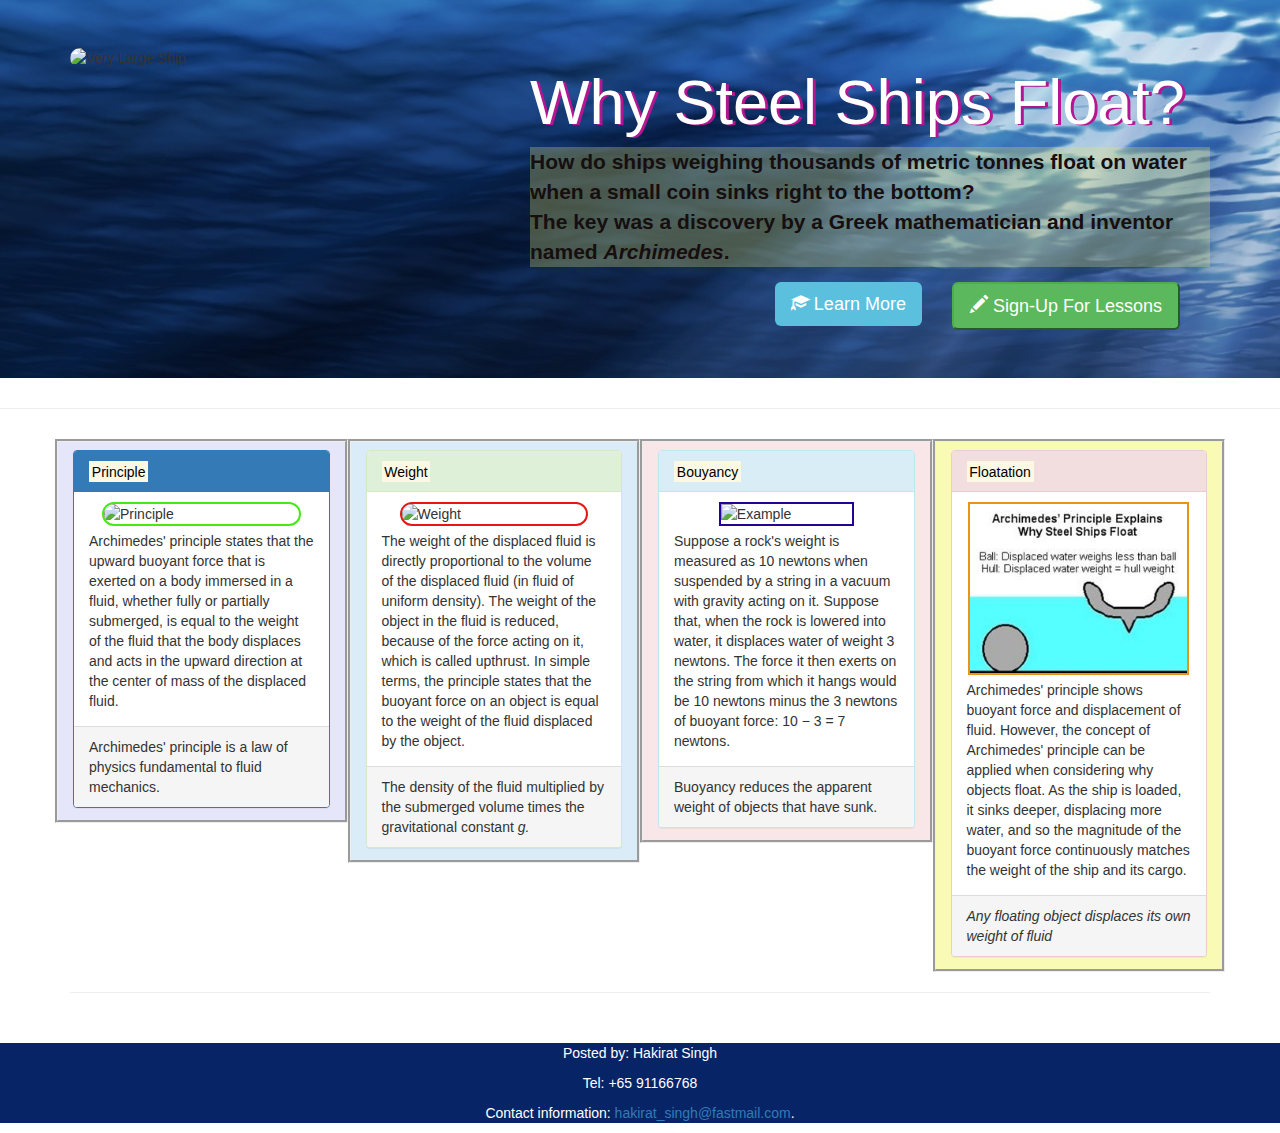
==== commit 628382cd: "refresh commit" ====
--- a/index.html
+++ b/index.html
@@ -42,7 +42,7 @@
     <button id="backButton" class="btn-danger btn-lg" onclick="resetPage()" style="display:none">
         <span class="glyphicon glyphicon-back"></span>  Back
       </button>
- <div class="row" id="summary" style="display:none">
+ <div class="row" id="summary">
     <div class="col-md-3" style="background-color: lavender">
       <div class="panel panel-primary"> 
         <div class="panel-heading"><mark>Principle</mark></div>
